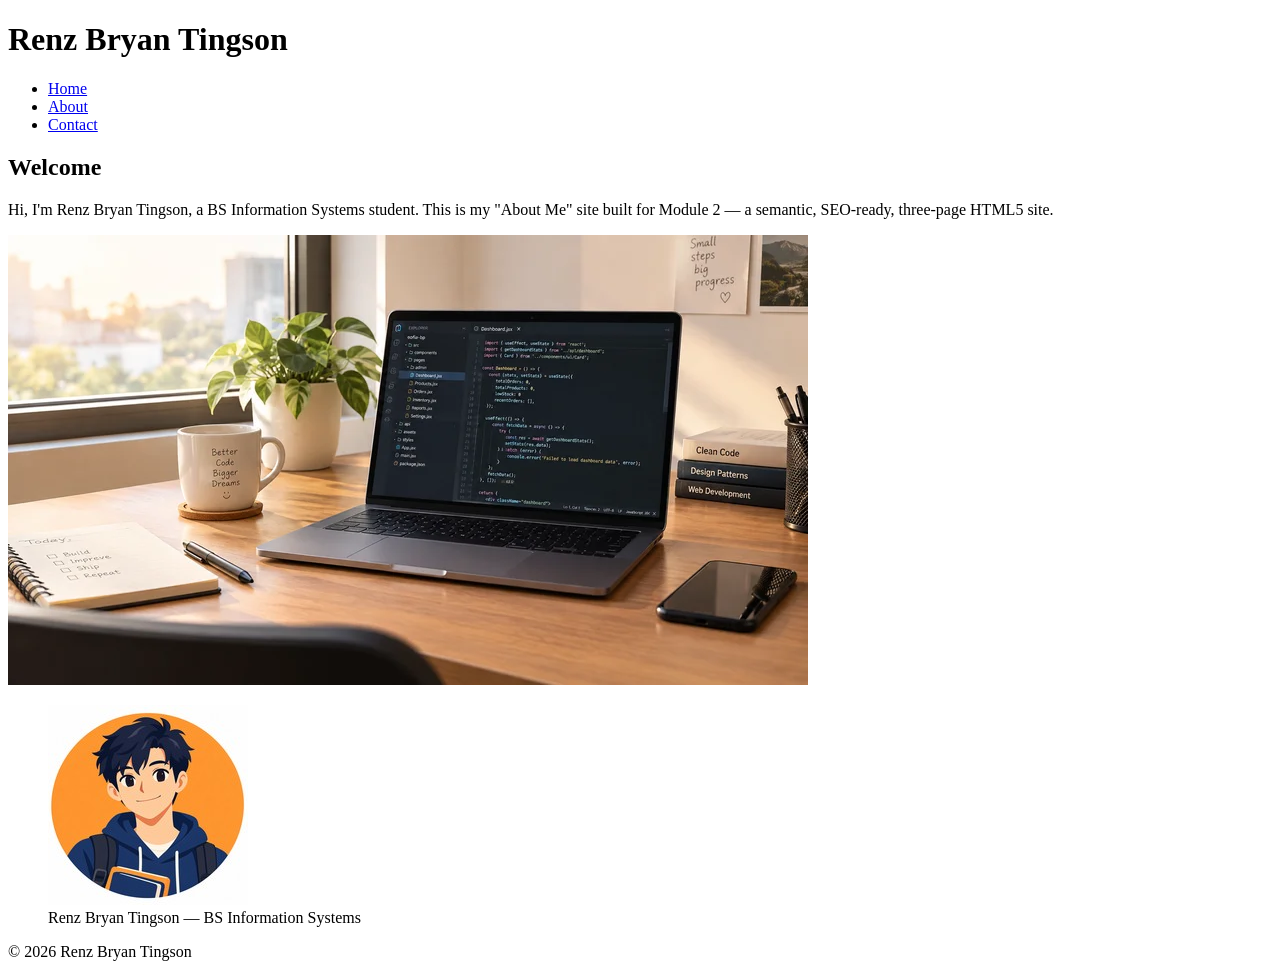
==== index.html @ 65049bd8 "Module 2 Ex 1: semantic three-page site" ====
<!DOCTYPE html>
<html lang="en">
<head>
  <meta charset="UTF-8">
  <meta name="viewport" content="width=device-width, initial-scale=1">
  <title>Home | Renz Bryan Tingson</title>

  <meta name="description" content="Home page of Renz Bryan Tingson — BS Information Systems student sharing projects and contact info.">
  <link rel="canonical" href="https://YOUR-DOMAIN.com/index.html">

  <!-- Open Graph -->
  <meta property="og:type" content="website">
  <meta property="og:title" content="Home | Renz Bryan Tingson">
  <meta property="og:description" content="Home page of Renz Bryan Tingson — IS student portfolio and contact info.">
  <meta property="og:image" content="https://YOUR-DOMAIN.com/assets/hero-md.jpg">
  <meta property="og:url" content="https://YOUR-DOMAIN.com/index.html">

  <!-- Twitter Card -->
  <meta name="twitter:card" content="summary_large_image">
</head>
<body>
  <header>
    <h1>Renz Bryan Tingson</h1>
    <nav>
      <ul>
        <li><a href="index.html">Home</a></li>
        <li><a href="about.html">About</a></li>
        <li><a href="contact.html">Contact</a></li>
      </ul>
    </nav>
  </header>

  <main>
    <article>
      <h2>Welcome</h2>
      <p>Hi, I'm Renz Bryan Tingson, a BS Information Systems student. This is my "About Me" site built for Module 2 — a semantic, SEO-ready, three-page HTML5 site.</p>
    </article>

    <picture>
      <source type="image/webp"
              srcset="assets/hero-sm.webp 400w,
                      assets/hero-md.webp 800w,
                      assets/hero-lg.webp 1600w"
              sizes="(max-width: 600px) 90vw, 800px">
      <img src="assets/hero-md.jpg"
           alt="Laptop on a wooden desk showing code in a text editor, with a coffee mug and notebook nearby"
           width="800" height="450"
           loading="lazy">
    </picture>

    <figure>
      <img src="assets/avatar.jpg" alt="Illustrated avatar of Renz Bryan Tingson, a student wearing a hoodie and backpack" width="200" height="200" loading="lazy">
      <figcaption>Renz Bryan Tingson — BS Information Systems</figcaption>
    </figure>
  </main>

  <footer>
    <p>&copy; 2026 Renz Bryan Tingson</p>
  </footer>
</body>
</html>
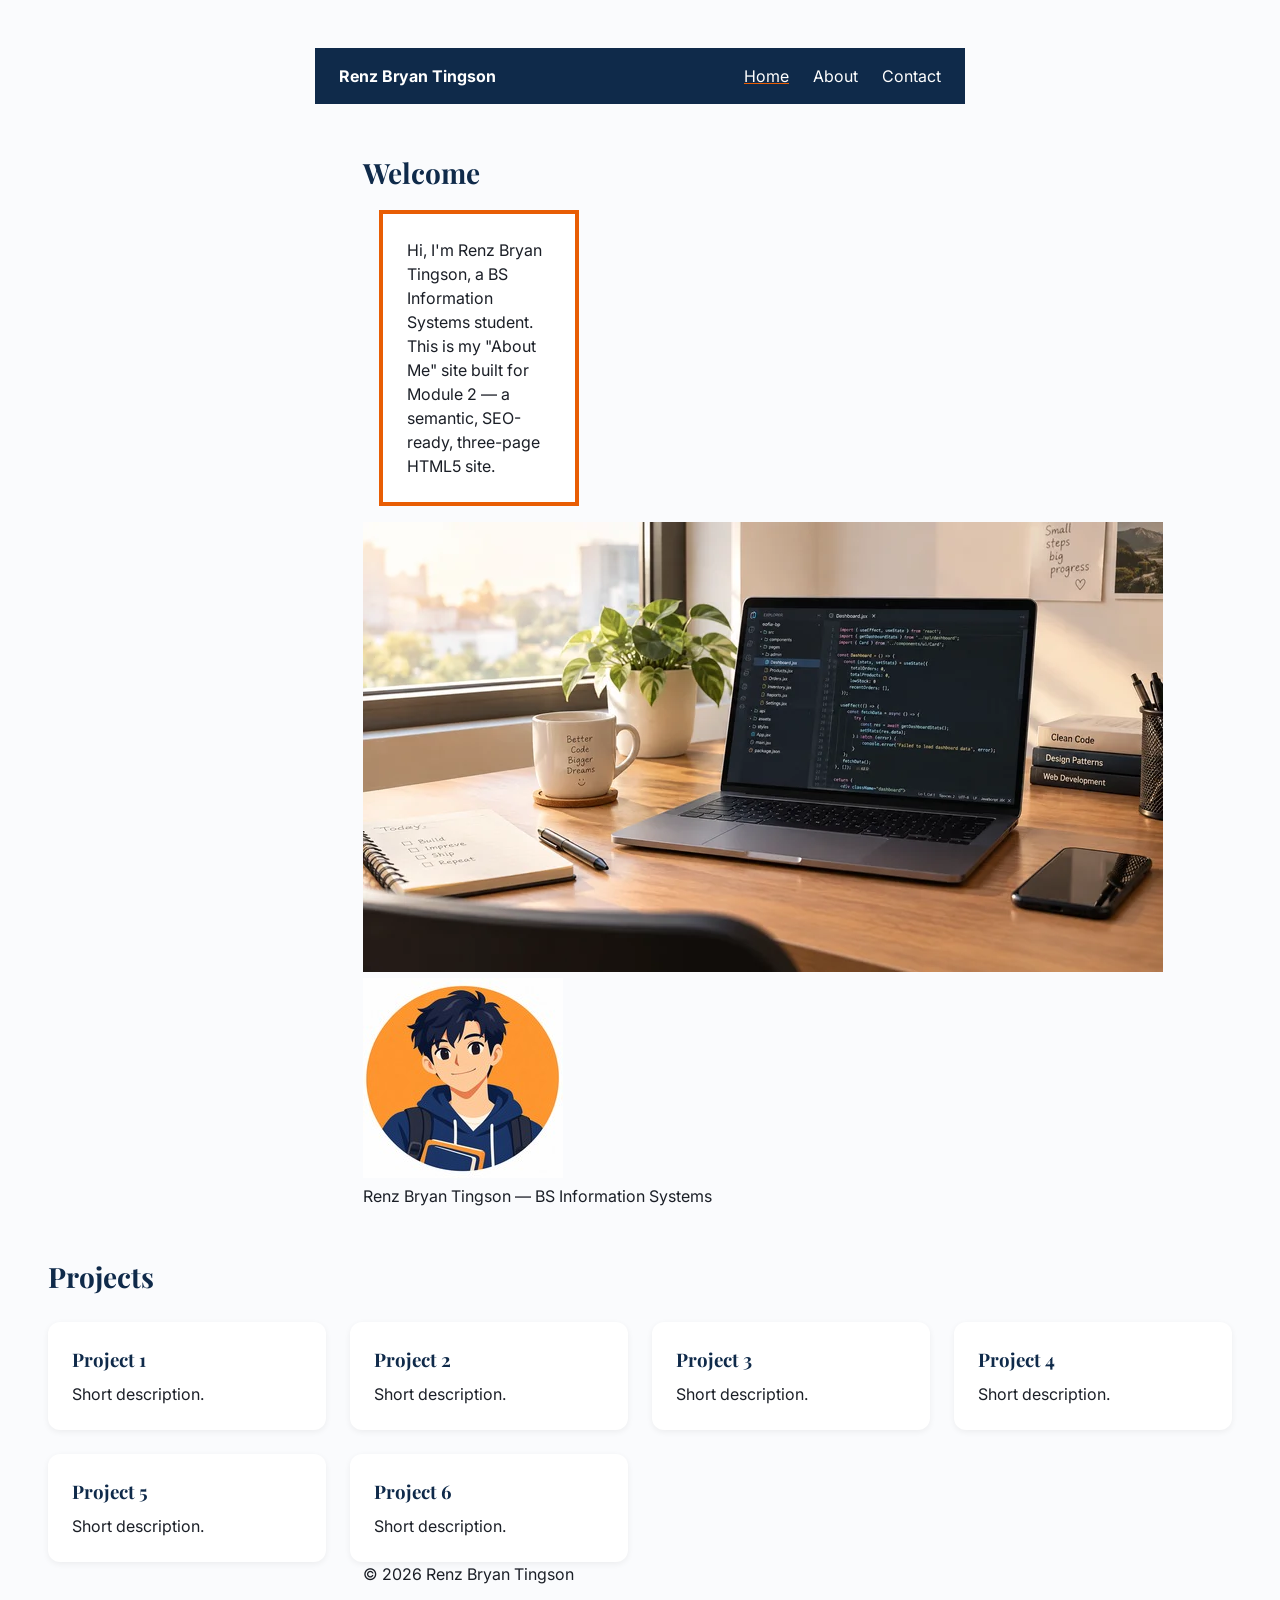
==== commit 3caa7016: "Module 3: CSS custom properties, box model, flexbox nav, grid" ====
--- a/index.html
+++ b/index.html
@@ -17,13 +17,17 @@
 
   <!-- Twitter Card -->
   <meta name="twitter:card" content="summary_large_image">
+
+  <link rel="preconnect" href="https://fonts.googleapis.com">
+  <link href="https://fonts.googleapis.com/css2?family=Inter:wght@400;600&family=Playfair+Display:wght@700&display=swap" rel="stylesheet">
+  <link rel="stylesheet" href="css/styles.css">
 </head>
 <body>
-  <header>
-    <h1>Renz Bryan Tingson</h1>
+  <header class="site-header">
+    <a href="index.html" class="logo">Renz Bryan Tingson</a>
     <nav>
-      <ul>
-        <li><a href="index.html">Home</a></li>
+      <ul class="nav-links">
+        <li><a href="index.html" class="current">Home</a></li>
         <li><a href="about.html">About</a></li>
         <li><a href="contact.html">Contact</a></li>
       </ul>
@@ -33,7 +37,9 @@
   <main>
     <article>
       <h2>Welcome</h2>
-      <p>Hi, I'm Renz Bryan Tingson, a BS Information Systems student. This is my "About Me" site built for Module 2 — a semantic, SEO-ready, three-page HTML5 site.</p>
+      <div class="card">
+        <p>Hi, I'm Renz Bryan Tingson, a BS Information Systems student. This is my "About Me" site built for Module 2 — a semantic, SEO-ready, three-page HTML5 site.</p>
+      </div>
     </article>
 
     <picture>
@@ -52,6 +58,18 @@
       <img src="assets/avatar.jpg" alt="Illustrated avatar of Renz Bryan Tingson, a student wearing a hoodie and backpack" width="200" height="200" loading="lazy">
       <figcaption>Renz Bryan Tingson — BS Information Systems</figcaption>
     </figure>
+
+    <section class="projects">
+      <h2>Projects</h2>
+      <div class="grid">
+        <article class="card-project"><h3>Project 1</h3><p>Short description.</p></article>
+        <article class="card-project"><h3>Project 2</h3><p>Short description.</p></article>
+        <article class="card-project"><h3>Project 3</h3><p>Short description.</p></article>
+        <article class="card-project"><h3>Project 4</h3><p>Short description.</p></article>
+        <article class="card-project"><h3>Project 5</h3><p>Short description.</p></article>
+        <article class="card-project"><h3>Project 6</h3><p>Short description.</p></article>
+      </div>
+    </section>
   </main>
 
   <footer>
--- a/css/styles.css
+++ b/css/styles.css
@@ -0,0 +1,100 @@
+/* ============================================
+   MODULE 3 — CSS3 Layouts & Box Model
+   /css/styles.css
+   ============================================ */
+
+/* ---- Exercise 1: Design tokens ---- */
+:root {
+  --clr-navy: #0F2A4A;
+  --clr-accent: #E85D04;
+  --clr-text: #1B1F27;
+  --clr-muted: #5B6472;
+  --clr-bg: #FAFBFD;
+
+  --font-body: "Inter", system-ui, sans-serif;
+  --font-heading: "Playfair Display", Georgia, serif;
+
+  --space-xs: 0.5rem;
+  --space-sm: 1rem;
+  --space-md: 1.5rem;
+  --space-lg: 3rem;
+}
+
+* { box-sizing: border-box; margin: 0; padding: 0; }
+
+body {
+  font-family: var(--font-body);
+  color: var(--clr-text);
+  background: var(--clr-bg);
+  line-height: 1.5;
+  padding: var(--space-lg);
+  max-width: 65ch;
+  margin: 0 auto;
+}
+
+h1, h2, h3 { font-family: var(--font-heading); color: var(--clr-navy); }
+h1 { font-size: clamp(2rem, 5vw, 3.5rem); margin-bottom: var(--space-md); }
+h2 { font-size: 1.75rem; margin: var(--space-lg) 0 var(--space-sm); }
+a  { color: var(--clr-accent); }
+
+/* ---- Exercise 3: Flexbox nav bar ---- */
+.site-header {
+  display: flex;
+  align-items: center;
+  justify-content: space-between;
+  padding: var(--space-sm) var(--space-md);
+  background: var(--clr-navy);
+  color: white;
+  max-width: none;
+  margin: 0 -3rem var(--space-lg);
+}
+.site-header .logo { color: white; font-weight: 700; text-decoration: none; }
+.nav-links {
+  list-style: none;
+  display: flex;
+  gap: var(--space-md);
+}
+.nav-links a { color: white; text-decoration: none; }
+.nav-links a:hover { color: var(--clr-accent); }
+.nav-links a.current { text-decoration: underline; text-decoration-color: var(--clr-accent); }
+
+/* ---- Exercise 4: CSS Grid project cards ---- */
+/* body has max-width: 65ch for readable paragraph text. A plain
+   negative margin can't escape that (it only cancels padding, not
+   a parent's max-width). This "full-bleed" trick uses 100vw sized
+   relative to the viewport, not the parent, so it truly breaks out. */
+.projects {
+  max-width: none;
+  width: 100vw;
+  margin-left: calc(-50vw + 50%);
+  padding: 0 3rem;
+  box-sizing: border-box;
+}
+.grid {
+  display: grid;
+  grid-template-columns: repeat(auto-fit, minmax(220px, 1fr));
+  gap: var(--space-md);
+  margin-top: var(--space-md);
+}
+.card-project {
+  padding: var(--space-md);
+  border-radius: 12px;
+  background: white;
+  box-shadow: 0 2px 6px rgba(0,0,0,0.06);
+}
+.card-project h3 { color: var(--clr-navy); margin-bottom: var(--space-xs); }
+
+/* ---- Exercise 2: box model test (screenshot #1 — border-box) ---- */
+/* box-sizing: border-box already comes from the * selector at the
+   top of this file, so this card should measure exactly 200px total. */
+.card {
+  width: 200px;
+  padding: 24px;
+  border: 4px solid var(--clr-accent);
+  margin: 16px;
+  background: white;
+}
+/* For screenshot #2, uncomment the line below, reload, and inspect
+   again — total width will jump to 256px (200 + 48 padding + 8 border).
+.card { box-sizing: content-box; }
+*/
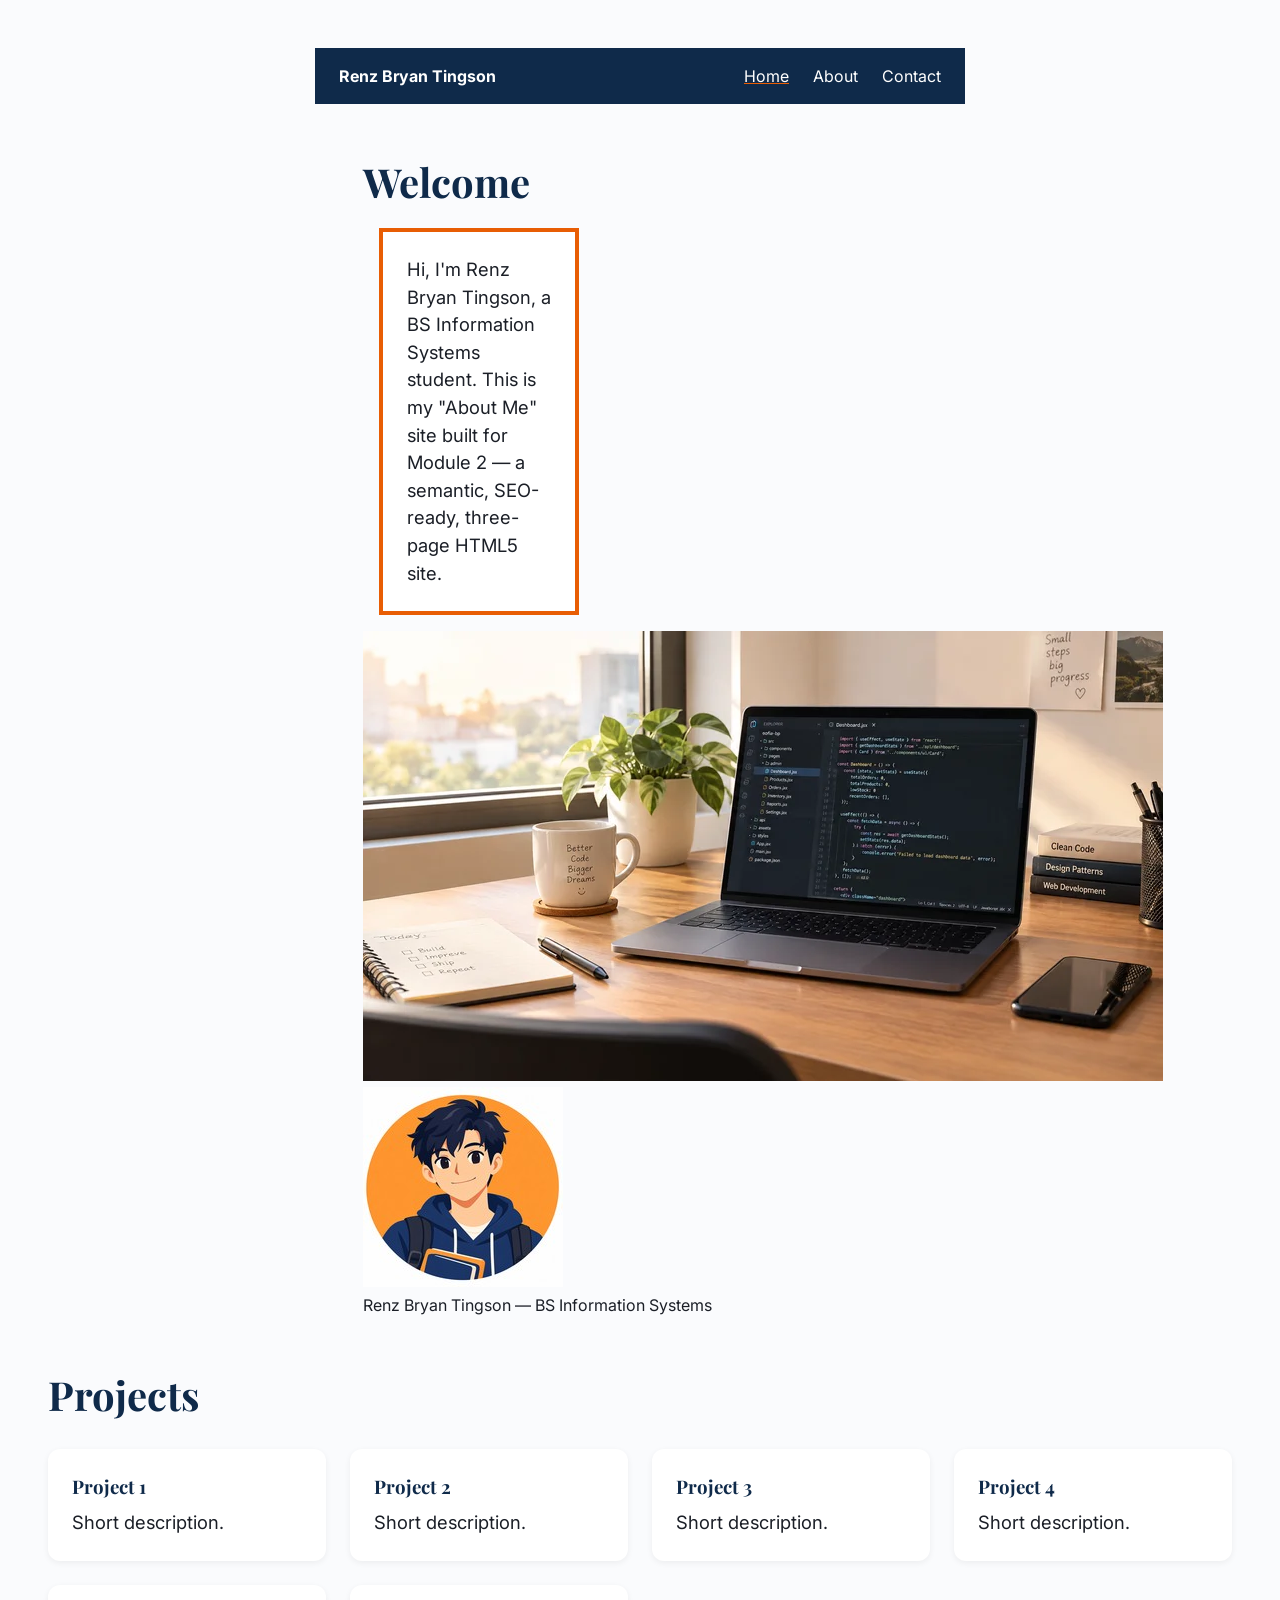
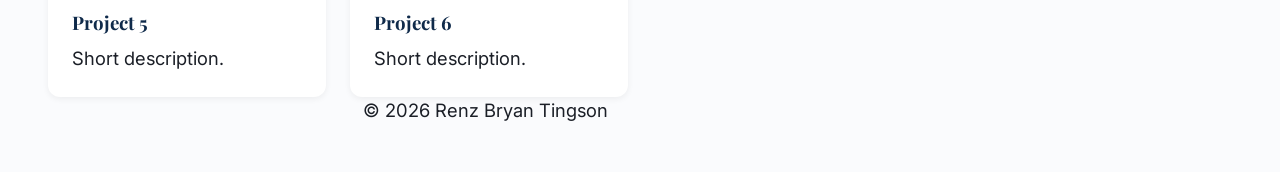
==== commit c665f0e3: "temp: remove viewport" ====
--- a/index.html
+++ b/index.html
@@ -2,18 +2,18 @@
 <html lang="en">
 <head>
   <meta charset="UTF-8">
-  <meta name="viewport" content="width=device-width, initial-scale=1">
+  
   <title>Home | Renz Bryan Tingson</title>
 
   <meta name="description" content="Home page of Renz Bryan Tingson — BS Information Systems student sharing projects and contact info.">
-  <link rel="canonical" href="https://YOUR-DOMAIN.com/index.html">
+  <link rel="canonical" href="https://tingson-rb.github.io/about-me">
 
   <!-- Open Graph -->
   <meta property="og:type" content="website">
   <meta property="og:title" content="Home | Renz Bryan Tingson">
   <meta property="og:description" content="Home page of Renz Bryan Tingson — IS student portfolio and contact info.">
-  <meta property="og:image" content="https://YOUR-DOMAIN.com/assets/hero-md.jpg">
-  <meta property="og:url" content="https://YOUR-DOMAIN.com/index.html">
+  <meta property="og:image" content="https://tingson-rb.github.io/about-me/assets/hero-md.jpg">
+  <meta property="og:url" content="https://tingson-rb.github.io/about-me/index.html">
 
   <!-- Twitter Card -->
   <meta name="twitter:card" content="summary_large_image">
--- a/css/styles.css
+++ b/css/styles.css
@@ -1,9 +1,10 @@
 /* ============================================
    MODULE 3 — CSS3 Layouts & Box Model
+   MODULE 4 — Mobile-First Responsive Design
    /css/styles.css
    ============================================ */
 
-/* ---- Exercise 1: Design tokens ---- */
+/* ---- Exercise 1 (Module 3): Design tokens ---- */
 :root {
   --clr-navy: #0F2A4A;
   --clr-accent: #E85D04;
@@ -33,16 +34,27 @@
 }
 
 h1, h2, h3 { font-family: var(--font-heading); color: var(--clr-navy); }
-h1 { font-size: clamp(2rem, 5vw, 3.5rem); margin-bottom: var(--space-md); }
-h2 { font-size: 1.75rem; margin: var(--space-lg) 0 var(--space-sm); }
+
+/* ---- Exercise 3 (Module 4): clamp() fluid typography ----
+   Replaces the old fixed/step-wise heading sizes. Font sizes now
+   scale SMOOTHLY with the viewport instead of jumping at breakpoints.
+   clamp(MIN, IDEAL, MAX) — IDEAL uses vw so it grows with the
+   viewport, but is capped at MIN on tiny screens and MAX on huge ones. */
+h1 { font-size: clamp(2rem, 4vw + 1rem, 4rem); line-height: 1.1; margin-bottom: var(--space-md); }
+h2 { font-size: clamp(1.5rem, 2.5vw + 0.75rem, 2.5rem); margin: var(--space-lg) 0 var(--space-sm); }
+p  { font-size: clamp(1rem, 0.5vw + 0.85rem, 1.15rem); }
+
 a  { color: var(--clr-accent); }
 
-/* ---- Exercise 3: Flexbox nav bar ---- */
+/* ---- Exercise 2 (Module 4): Mobile-first responsive header ----
+   Default (mobile) styles come first: stacked, centered.
+   Enhanced for tablet/desktop inside the @media query below. */
 .site-header {
   display: flex;
+  flex-direction: column;
   align-items: center;
-  justify-content: space-between;
-  padding: var(--space-sm) var(--space-md);
+  gap: var(--space-sm);
+  padding: var(--space-sm);
   background: var(--clr-navy);
   color: white;
   max-width: none;
@@ -52,13 +64,28 @@
 .nav-links {
   list-style: none;
   display: flex;
-  gap: var(--space-md);
+  flex-direction: column;
+  align-items: center;
+  gap: var(--space-sm);
 }
 .nav-links a { color: white; text-decoration: none; }
 .nav-links a:hover { color: var(--clr-accent); }
 .nav-links a.current { text-decoration: underline; text-decoration-color: var(--clr-accent); }
 
-/* ---- Exercise 4: CSS Grid project cards ---- */
+/* Enhance for tablet and up — becomes the old horizontal nav bar */
+@media (min-width: 768px) {
+  .site-header {
+    flex-direction: row;
+    justify-content: space-between;
+    padding: var(--space-sm) var(--space-md);
+  }
+  .nav-links {
+    flex-direction: row;
+    gap: var(--space-md);
+  }
+}
+
+/* ---- Exercise 4 (Module 3): CSS Grid project cards ---- */
 /* body has max-width: 65ch for readable paragraph text. A plain
    negative margin can't escape that (it only cancels padding, not
    a parent's max-width). This "full-bleed" trick uses 100vw sized
@@ -84,7 +111,7 @@
 }
 .card-project h3 { color: var(--clr-navy); margin-bottom: var(--space-xs); }
 
-/* ---- Exercise 2: box model test (screenshot #1 — border-box) ---- */
+/* ---- Exercise 2 (Module 3): box model test (screenshot #1 — border-box) ---- */
 /* box-sizing: border-box already comes from the * selector at the
    top of this file, so this card should measure exactly 200px total. */
 .card {
